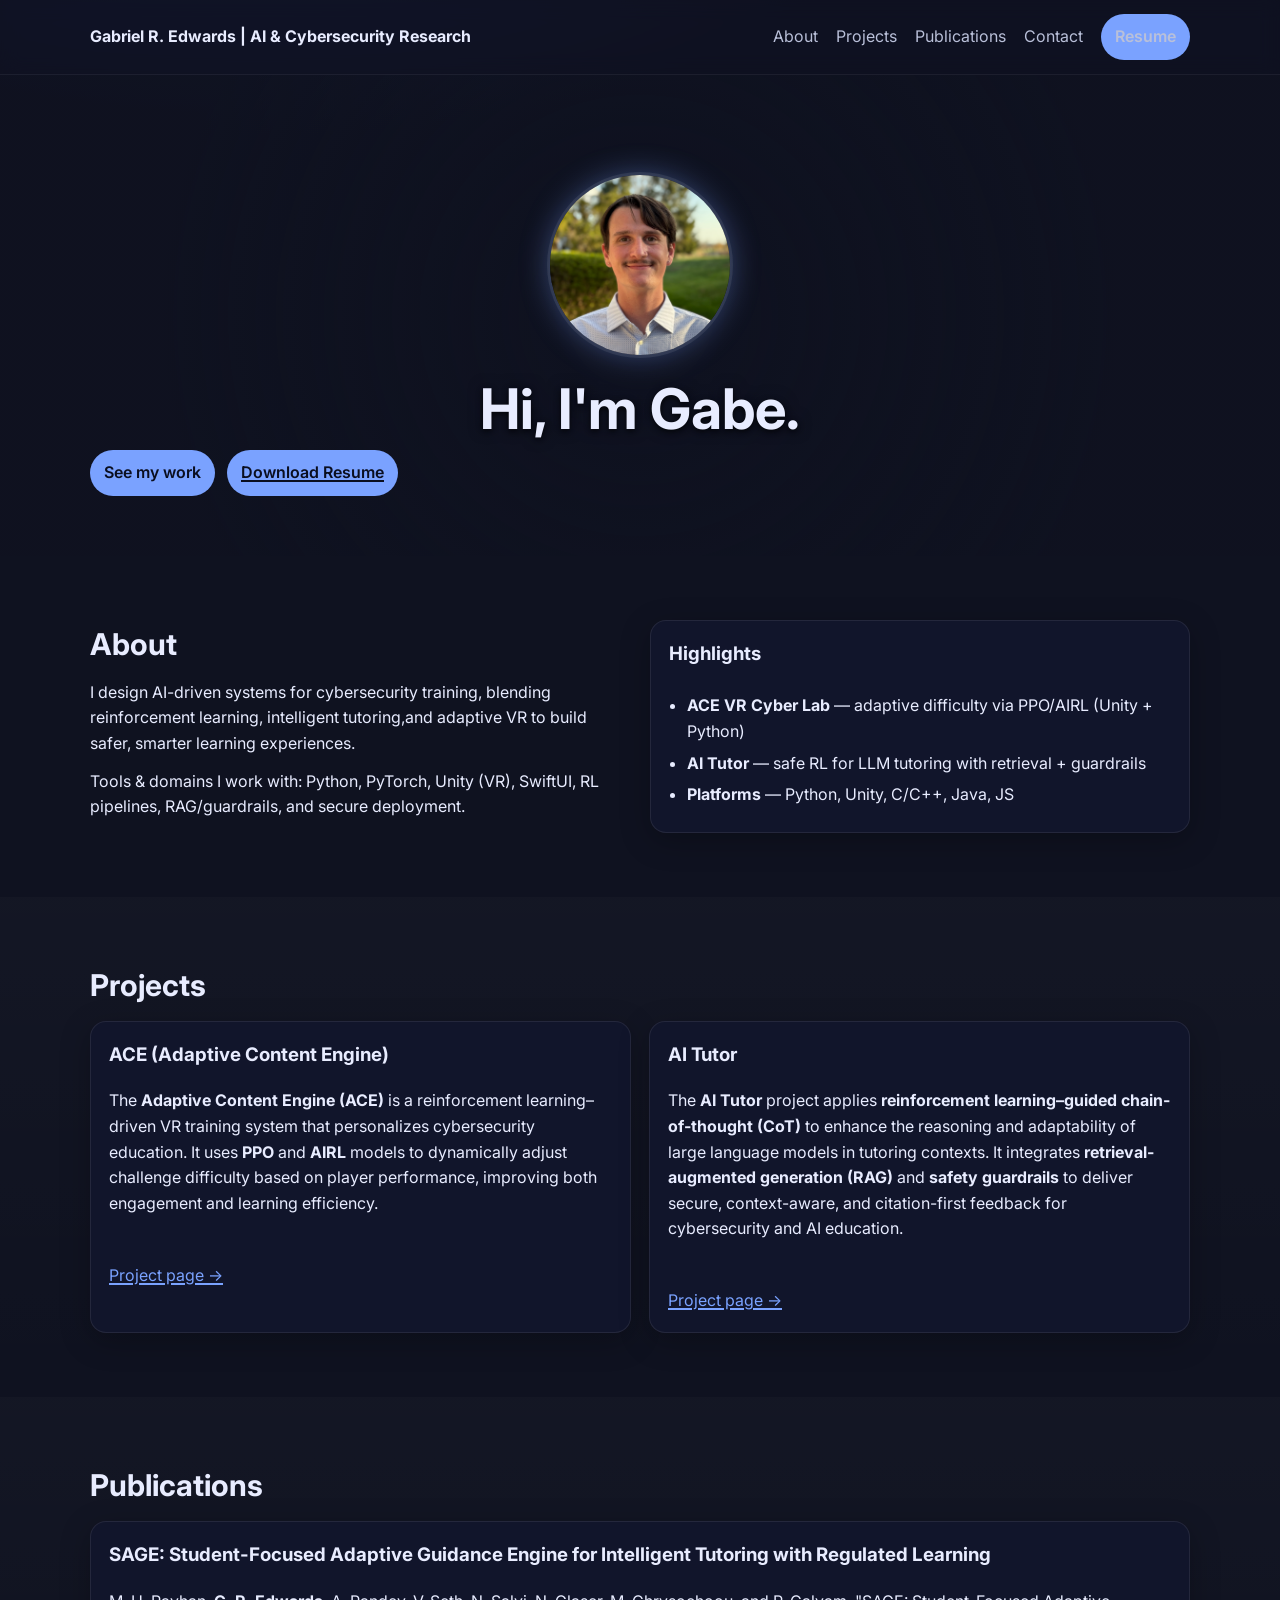
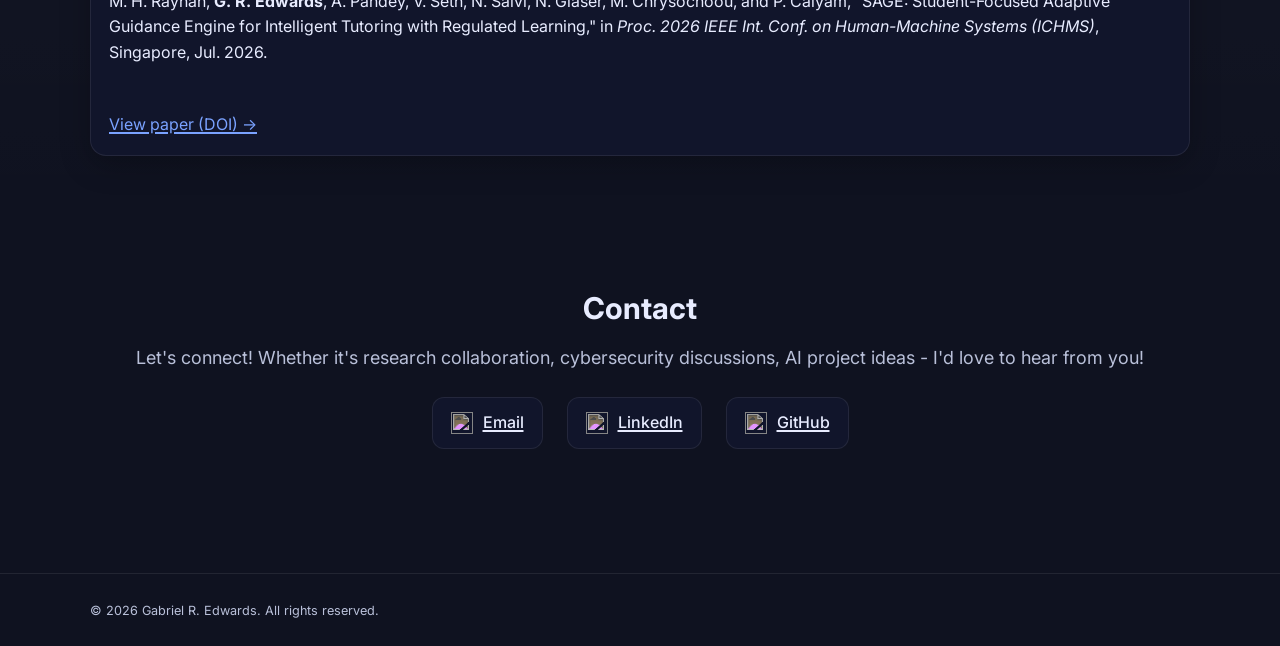
==== index.html @ 01525689 "Add publications section with SAGE paper Co-Authored-By: Claude Sonnet 5 <noreply@anthropic.com> Cla" ====
<!doctype html>
<html lang="en">
<head>
  <meta charset="utf-8" />
  <meta name="viewport" content="width=device-width, initial-scale=1" />
  <title>Gabriel R. Edwards | AI & Cybersecurity Research</title>
  <meta name="description" content="Personal portfolio of Gabriel R. Edwards — AI & Cybersecurity researcher. Projects in reinforcement learning, intelligent tutoring, and adaptive VR cyber training." />

  <!-- Open Graph -->
  <meta property="og:title" content="Gabriel R. Edwards | AI & Cybersecurity Research">
  <meta property="og:description" content="Portfolio showcasing research, projects, and achievements across RL, intelligent tutoring systems, and adaptive VR cybersecurity training.">
  <meta property="og:type" content="website">
  <meta property="og:url" content="https://gabeedwards.com/">

  <!-- Twitter -->
  <meta name="twitter:card" content="summary">
  <meta name="twitter:title" content="Gabriel R. Edwards | AI & Cybersecurity Research">
  <meta name="twitter:description" content="RL + Cybersecurity projects, publications, and portfolio.">

  <!-- Fonts & Styles -->
  <link rel="preconnect" href="https://fonts.googleapis.com">
  <link rel="preconnect" href="https://fonts.gstatic.com" crossorigin>
  <!-- nice readable font -->
  <link href="https://fonts.googleapis.com/css2?family=Inter:wght@400;600&display=swap" rel="stylesheet">
  <link rel="stylesheet" href="./styles.css" />

  <!-- Favicon (optional) -->
  <!-- <link rel="icon" href="/favicon.ico"> -->

  <!-- Structured data (basic Person) -->
  <script type="application/ld+json">
  {
    "@context":"https://schema.org",
    "@type":"Person",
    "name":"Gabriel R. Edwards",
    "url":"https://gabeedwards.com",
    "email":"mailto:gre4bt@umsystem.edu",
    "jobTitle":"AI & Cybersecurity Researcher",
    "affiliation":{"@type":"Organization","name":"University of Missouri—Columbia"}
  }
  </script>
</head>
<body>
  <header class="site-header">
    <div class="container">
      <a class="logo" href="/">Gabriel R. Edwards | AI & Cybersecurity Research</a>

      <nav class="nav" id="site-nav" aria-label="Primary">
        <a href="#about">About</a>
        <a href="#projects">Projects</a>
        <a href="#publications">Publications</a>
        <a href="#contact">Contact</a>
        <a href="/resume.html" class="btn">Resume</a>
      </nav>

      <button class="menu-toggle" aria-label="Toggle menu" aria-controls="site-nav" aria-expanded="false">
        <!-- you can style this with CSS as a hamburger -->
        ☰
      </button>
    </div>
  </header>

  <main>
    <section class="hero">
      <div class="container" style="text-align:center;">
        <img src="/gabe.jpg" alt="Gabriel R. Edwards" class="profile-pic">

        <h1>Hi, I'm Gabe.</h1>

        <div class="actions">
          <a href="#projects" class="btn">See my work</a>
          <a href="/resume.pdf" class="btn" target="_blank" rel="noopener">Download Resume</a>
        </div>
      </div>
    </section>


    <section id="about" class="section">
      <div class="container grid-2">
        <div>
          <h2>About</h2>
          <p>
          I design AI-driven systems for cybersecurity training, blending reinforcement learning, 
          intelligent tutoring,and adaptive VR to build safer, smarter learning experiences.</p>
          <p>
            Tools & domains I work with: Python, PyTorch, Unity (VR), SwiftUI, RL pipelines, RAG/guardrails, and secure deployment.
          </p>
        </div>

        <div class="card">
          <h3>Highlights</h3>
          <ul>
            <li><strong>ACE VR Cyber Lab</strong> — adaptive difficulty via PPO/AIRL (Unity + Python)</li>
            <li><strong>AI Tutor</strong> — safe RL for LLM tutoring with retrieval + guardrails</li>
            <li><strong>Platforms</strong> — Python, Unity, C/C++, Java, JS</li>
          </ul>
        </div>
      </div>
    </section>

    <section id="projects" class="section alt">
      <div class="container">
        <h2>Projects</h2>

        <div class="cards">
          <article class="card">
            <h3>ACE (Adaptive Content Engine)</h3>
            <p>
              The <strong>Adaptive Content Engine (ACE)</strong> is a reinforcement learning–driven VR training system
              that personalizes cybersecurity education. It uses <strong>PPO</strong> and <strong>AIRL</strong> models to
              dynamically adjust challenge difficulty based on player performance, improving both engagement and learning efficiency.
            </p>
            <p class="meta">Unity · PyTorch · TensorFlow · Reinforcement Learning</p>
            <div class="links">
              <a href="/ace.html" class="link">Project page →</a>
            </div>

          </article>

          <article class="card">
            <h3>AI Tutor</h3>
            <p>
              The <strong>AI Tutor</strong> project applies <strong>reinforcement learning–guided chain-of-thought (CoT)</strong>
              to enhance the reasoning and adaptability of large language models in tutoring contexts. It integrates
              <strong>retrieval-augmented generation (RAG)</strong> and <strong>safety guardrails</strong> to deliver secure,
              context-aware, and citation-first feedback for cybersecurity and AI education.
            </p>
            <p class="meta">Python · RAG · RL · LLMs · Safe AI</p>
            <div class="links">
              <a href="/aitutor.html" class="link">Project page →</a>
            </div>

          </article>

          <!-- Add more project cards as needed -->
        </div>
      </div>
    </section>

    <section id="publications" class="section alt">
      <div class="container">
        <h2>Publications</h2>

        <div class="cards">
          <article class="card">
            <h3>SAGE: Student-Focused Adaptive Guidance Engine for Intelligent Tutoring with Regulated Learning</h3>
            <p>
              M. H. Rayhan, <strong>G. R. Edwards</strong>, A. Pandey, V. Seth, N. Salvi, N. Glaser, M. Chrysochoou,
              and P. Calyam, "SAGE: Student-Focused Adaptive Guidance Engine for Intelligent Tutoring with Regulated
              Learning," in <em>Proc. 2026 IEEE Int. Conf. on Human-Machine Systems (ICHMS)</em>, Singapore, Jul. 2026.
            </p>
            <p class="meta">IEEE ICHMS 2026 · Intelligent Tutoring · RAG · Access Control · Knowledge Graphs</p>
            <div class="links">
              <a href="https://doi.org/10.1109/ICHMS69701.2026.11602253" class="link" target="_blank" rel="noopener">View paper (DOI) →</a>
            </div>
          </article>

          <!-- Add more publication cards as needed -->
        </div>
      </div>
    </section>

<section id="contact" class="section">
  <div class="container" style="text-align:center;">
    <h2>Contact</h2>
    <p class="lead">Let's connect! Whether it's research collaboration, cybersecurity discussions, AI project ideas - I'd love to hear from you!</p>

    <div class="contact-links" style="margin-top:24px; display:flex; flex-wrap:wrap; justify-content:center; gap:24px;">
      <a href="mailto:gre4bt@umsystem.edu" class="contact-card" target="_blank" rel="noopener" aria-label="Email Gabe">
        <img src="https://cdn.jsdelivr.net/gh/simple-icons/simple-icons/icons/gmail.svg" alt="" class="icon" />
        <span>Email</span>
      </a>
      <a href="https://www.linkedin.com/in/gabriel-edwards-04536392/" class="contact-card" target="_blank" rel="noopener" aria-label="LinkedIn Profile">
        <img src="https://cdn.jsdelivr.net/gh/simple-icons/simple-icons/icons/linkedin.svg" alt="" class="icon" />
        <span>LinkedIn</span>
      </a>
      <a href="https://github.com/gabeedwards1" class="contact-card" target="_blank" rel="noopener" aria-label="GitHub Profile">
        <img src="https://cdn.jsdelivr.net/gh/simple-icons/simple-icons/icons/github.svg" alt="" class="icon" />
        <span>GitHub</span>
      </a>
    </div>
  </div>
</section>


  <footer class="site-footer">
    <div class="container">
      <small>© <span id="year"></span> Gabriel R. Edwards. All rights reserved.</small>
    </div>
  </footer>

  <script>
    // current year
    document.getElementById('year').textContent = new Date().getFullYear();

    // accessible mobile menu toggle
    const toggle = document.querySelector('.menu-toggle');
    const nav = document.getElementById('site-nav');

    toggle?.addEventListener('click', () => {
      const expanded = toggle.getAttribute('aria-expanded') === 'true' || false;
      toggle.setAttribute('aria-expanded', String(!expanded));
      nav.classList.toggle('open'); // style .nav.open in CSS (e.g., display:block on mobile)
    });

    // smooth scroll (optional)
    document.querySelectorAll('a[href^="#"]').forEach(a => {
      a.addEventListener('click', e => {
        const id = a.getAttribute('href').slice(1);
        const el = document.getElementById(id);
        if (el) {
          e.preventDefault();
          el.scrollIntoView({ behavior: 'smooth' });
        }
      });
    });
  </script>

<!-- 1. Load Vanta.js dependencies -->
<script src="https://cdn.jsdelivr.net/npm/three@0.152.2/build/three.min.js"></script>
<script src="https://cdn.jsdelivr.net/npm/vanta@latest/dist/vanta.net.min.js"></script>

<!-- 2. Activate the animation on your hero section -->
<script>
VANTA.NET({
  el: ".hero",                 // target section
  mouseControls: true,
  touchControls: true,
  gyroControls: false,
  minHeight: 200.00,
  minWidth: 200.00,
  scale: 1.00,
  scaleMobile: 1.00,
  color: 0x4b6cd4,             // softer blue (less glow) 
  backgroundColor: 0x0f1220,   // matches your dark theme
  points: 9.0,                 // number of dots
  maxDistance: 22.0,           // spacing between nodes
  spacing: 18.0
});
</script>


</body>
</html>
---- styles.css ----
:root {
  --bg: #0f1220;
  --panel: #11152b;
  --text: #e8ecff;
  --muted: #b9c0d9;
  --primary: #7aa2ff;
  --ring: rgba(122,162,255,.3);
  --radius: 16px;
}

* { box-sizing: border-box; }
html, body { margin: 0; padding: 0; }
html { scroll-behavior: smooth; }
body {
  font-family: Inter, system-ui, -apple-system, Segoe UI, Roboto, Arial, sans-serif;
  line-height: 1.6;
  color: var(--text);
  background: radial-gradient(1200px 600px at 20% -10%, #182042 0%, var(--bg) 60%);
  -webkit-font-smoothing: antialiased;
  -moz-osx-font-smoothing: grayscale;
}

a { color: inherit; text-decoration: none; }
a:focus-visible,
button:focus-visible { outline: none; box-shadow: 0 0 0 6px var(--ring); border-radius: 8px; }

.container { width: min(1100px, 92%); margin: 0 auto; }

/* ========== Header / Nav ========== */
.site-header {
  position: sticky; top: 0; z-index: 20;
  backdrop-filter: saturate(120%) blur(10px);
  background: rgba(15,18,32,.6);
  border-bottom: 1px solid rgba(255,255,255,.06);
}
.site-header .container {
  display: flex; align-items: center; justify-content: space-between;
  padding: 14px 0;
}

.logo { font-weight: 700; color: var(--text); }
.logo:hover { opacity: .9; }

.nav { display: flex; align-items: center; gap: 18px; }
.nav a { color: var(--muted); }
.nav a:hover { color: var(--text); }

/* Buttons */
.btn {
  display: inline-block; padding: 10px 14px; border-radius: 999px;
  background: var(--primary); color: #0a0e1f; font-weight: 600;
  box-shadow: 0 0 0 0 var(--ring); transition: box-shadow .2s ease, transform .1s ease;
}
.btn:hover { box-shadow: 0 0 0 6px var(--ring); transform: translateY(-1px); }

.btn-secondary {
  background: transparent; color: var(--text); border: 1px solid rgba(255,255,255,.16);
}
.btn-secondary:hover { box-shadow: 0 0 0 6px var(--ring); border-color: rgba(255,255,255,.28); }

/* Mobile menu toggle */
.menu-toggle {
  display: none;
  width: 38px; height: 38px; border: 0; border-radius: 10px;
  background: var(--panel); color: var(--text); cursor: pointer;
}
.menu-toggle:active { transform: scale(.98); }

/* ========== Hero ========== */
.hero { padding: 88px 0 44px; }
.hero h1 {
  font-size: clamp(34px, 6vw, 56px);
  line-height: 1.1; margin: 0 0 10px;
}
.lead { color: var(--muted); font-size: 1.125rem; margin: 8px 0 22px; }
.actions { display: flex; gap: 12px; flex-wrap: wrap; }

/* ========== Sections / Layout ========== */
.section { padding: 64px 0; }
.section.alt { background: linear-gradient(180deg, rgba(255,255,255,.02), rgba(255,255,255,0)); }

.grid-2 { display: grid; gap: 22px; grid-template-columns: 1fr; }
@media (min-width: 860px) {
  .grid-2 { grid-template-columns: 1.2fr .8fr; }
}

/* ========== Cards ========== */
.cards {
  display: grid; gap: 18px;
  grid-template-columns: repeat(auto-fit, minmax(260px, 1fr));
}

.card {
  background: var(--panel);
  border: 1px solid rgba(255,255,255,.08);
  border-radius: var(--radius);
  padding: 18px;
  box-shadow: 0 8px 30px rgba(0,0,0,.25);
}
.card h3 { margin-top: 0; }
.card .meta { color: var(--muted); font-size: .95rem; margin: 8px 0 10px; }
.card .links { display: flex; gap: 14px; flex-wrap: wrap; }
.card .link { color: var(--primary); }
.card .link:hover { text-decoration: underline; }

/* ========== Footer ========== */
.site-footer {
  border-top: 1px solid rgba(255,255,255,.08);
  margin-top: 60px; padding: 24px 0; color: var(--muted);
  font-size: .95rem;
}

/* ========== Mobile Nav Behavior ========== */
@media (max-width: 720px) {
  .nav { display: none; }
  .menu-toggle { display: inline-grid; place-items: center; }

  /* When toggled open (JS adds .open) */
  .nav.open {
    display: grid;
    position: absolute; top: 58px; right: 4%; left: 4%;
    background: rgba(15,18,32,.98);
    border: 1px solid rgba(255,255,255,.08);
    border-radius: 14px; padding: 12px;
    gap: 10px;
    box-shadow: 0 12px 36px rgba(0,0,0,.45);
  }
  .nav.open a { padding: 10px 12px; border-radius: 10px; }
  .nav.open a:hover { background: rgba(255,255,255,.04); color: var(--text); }
}

/* ========== Subtle Improvements ========== */
.section h2 { margin: 0 0 12px; font-size: clamp(22px, 3vw, 30px); }
p { margin: 0 0 12px; }
ul { margin: 0; padding-left: 18px; }
li { margin: 6px 0; }

::selection { background: rgba(122,162,255,.28); color: var(--text); }

@media (prefers-reduced-motion: reduce) {
  html { scroll-behavior: auto; }
  .btn { transition: none; }
}

/* underline any link styled as .link */
.link {
  color: var(--primary);
  text-decoration: underline;
  text-underline-offset: 2px; /* slightly lower underline for modern look */
  text-decoration-thickness: 1.5px;
  transition: color .2s ease, text-decoration-color .2s ease;
}

/* hover effect for emphasis */
.link:hover {
  color: var(--text);
  text-decoration-color: var(--text);
}

/* optionally: only underline links that open in a new tab */
a[target="_blank"] {
  text-decoration: underline;
  text-underline-offset: 2px;
  text-decoration-thickness: 1.5px;
}

/* profile picture */
.profile-pic {
  width: 180px;
  height: 180px;
  border-radius: 50%;
  object-fit: cover;
  box-shadow: 0 6px 18px rgba(0,0,0,.3);
  margin-bottom: 20px;
}

/* interactive project cards */
.card {
  position: relative;
  transition: transform .3s ease, box-shadow .3s ease;
}
.card:hover {
  transform: translateY(-6px);
  box-shadow: 0 0 15px rgba(122,162,255,0.5);
}
.card:hover .meta {
  opacity: 1;
  transform: translateY(0);
}
.card .meta {
  opacity: 0;
  transform: translateY(10px);
  transition: all .3s ease;
}

/* === HERO VISIBILITY FIX === */
/* Adds a subtle dark gradient overlay + soft text shadow for legibility */

.hero {
  position: relative;
  padding: 100px 0 60px; /* slightly more breathing room */
  overflow: hidden;
}

.hero::before {
  content: "";
  position: absolute;
  inset: 0;
  /* gentle radial fade behind the text */
  background: radial-gradient(
    circle at center,
    rgba(15, 18, 32, 0.25) 0%,    /* faint center glow */
    rgba(15, 18, 32, 0.8) 70%     /* darker edges */
  );
  z-index: 0;
}

.hero .container {
  position: relative;
  z-index: 1; /* ensures text sits above the overlay */
  text-align: center;
}

/* improve readability */
.hero h1,
.hero .lead {
  text-shadow:
    0 2px 6px rgba(0, 0, 0, 0.8),
    0 0 14px rgba(15, 18, 32, 0.8);
}

/* optional: smooth fade for the overlay when loading */
.hero::before {
  opacity: 0;
  animation: fadeInOverlay 1.5s ease forwards;
}

@keyframes fadeInOverlay {
  to { opacity: 1; }
}

/* === HERO IMAGE GLOW === */
/* Adds a soft animated blue halo around your portrait */

.hero img {
  display: block;
  margin: 0 auto 24px;
  width: 180px;
  height: 180px;
  border-radius: 50%;
  object-fit: cover;
  box-shadow:
    0 0 0 3px rgba(255,255,255,0.08),
    0 0 30px rgba(122,162,255,0.4);
  transition: box-shadow 0.4s ease;
  position: relative;
  z-index: 1;
}


@keyframes glowPulse {
  0%   { box-shadow: 0 0 0 3px rgba(255,255,255,0.08), 0 0 30px rgba(122,162,255,0.4); }
  100% { box-shadow: 0 0 0 3px rgba(255,255,255,0.12), 0 0 60px rgba(122,162,255,0.85); }
}


/* ACE node hover description panel */
.node-info{
  margin-top:12px;
  padding:12px 14px;
  background: rgba(255,255,255,0.04);
  border:1px solid rgba(255,255,255,0.08);
  border-radius:12px;
  color: var(--text);
  font-size: 0.95rem;
}
.node-info strong{ color: var(--primary); }
svg .node rect{ pointer-events: all; }  /* ensure nodes receive hover */


/* make equal-height cards inside grid-2 sections */
.section .grid-2 {
  display: grid;
  grid-template-columns: repeat(auto-fit, minmax(320px, 1fr));
  gap: 20px;
  align-items: stretch; /* ensures equal height */
}

.section .grid-2 .card {
  display: flex;
  flex-direction: column;
  justify-content: space-between;
  height: 100%;
}

/* contact card info */
.contact-card {
  display: flex;
  align-items: center;
  gap: 10px;
  padding: 12px 18px;
  background: var(--panel);
  border: 1px solid rgba(255,255,255,0.08);
  border-radius: 12px;
  color: var(--text);
  text-decoration: none;
  font-weight: 500;
  transition: all 0.2s ease;
}
.contact-card:hover {
  border-color: var(--primary);
  transform: translateY(-3px);
  box-shadow: 0 0 12px rgba(122,162,255,0.2);
  color: var(--primary);
}
.contact-card .icon {
  width: 22px;
  height: 22px;
  filter: invert(80%) brightness(150%);
}
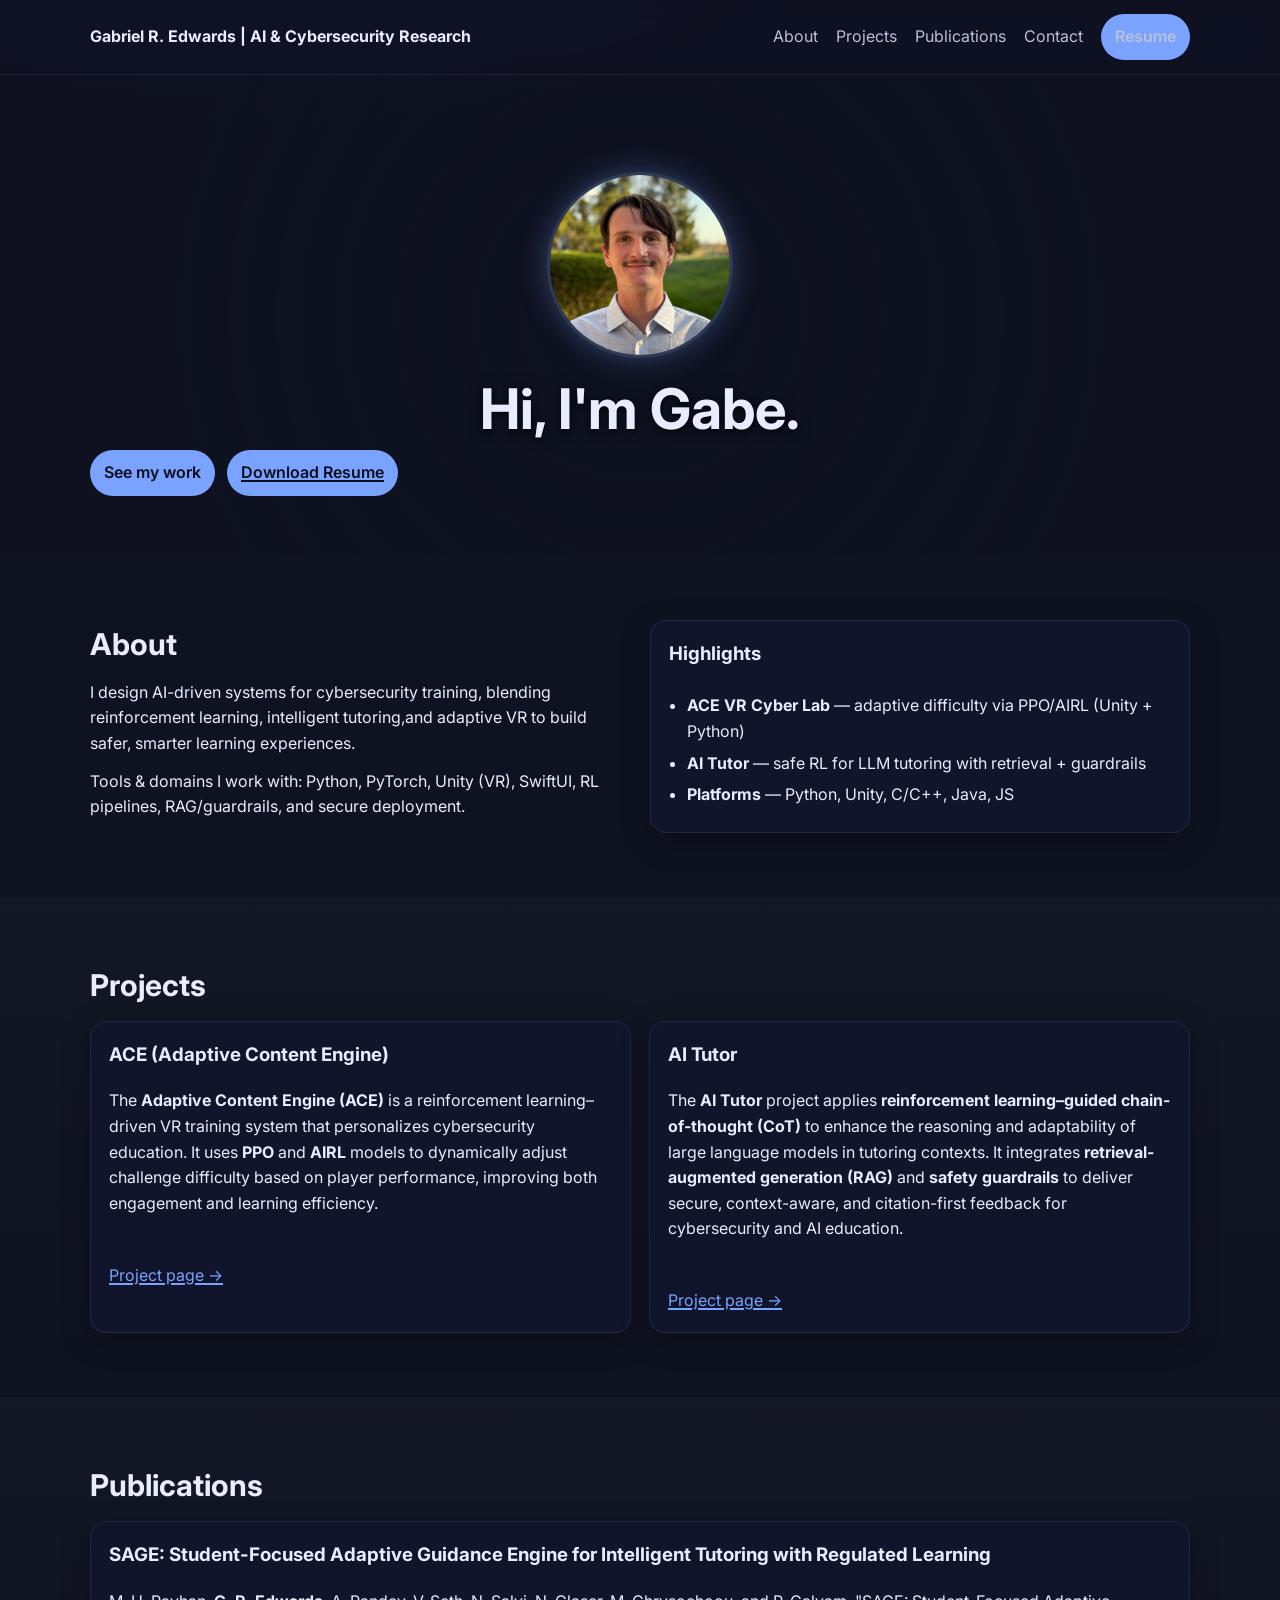
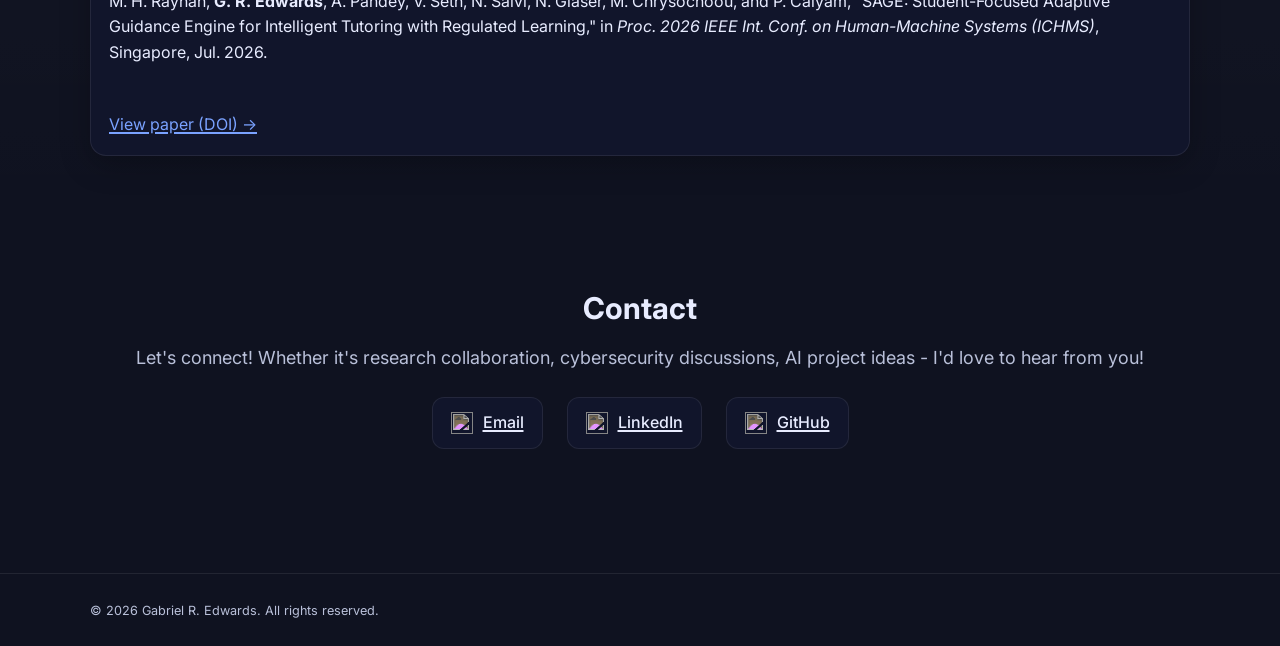
==== commit 86c151fd: "Add favicon/apple-touch-icon, og:image/twitter:image, remove dead CSS Co-Authored-By: Claude Sonnet " ====
--- a/index.html
+++ b/index.html
@@ -11,11 +11,13 @@
   <meta property="og:description" content="Portfolio showcasing research, projects, and achievements across RL, intelligent tutoring systems, and adaptive VR cybersecurity training.">
   <meta property="og:type" content="website">
   <meta property="og:url" content="https://gabeedwards.com/">
+  <meta property="og:image" content="https://gabeedwards.com/og-image.jpg">
 
   <!-- Twitter -->
-  <meta name="twitter:card" content="summary">
+  <meta name="twitter:card" content="summary_large_image">
   <meta name="twitter:title" content="Gabriel R. Edwards | AI & Cybersecurity Research">
   <meta name="twitter:description" content="RL + Cybersecurity projects, publications, and portfolio.">
+  <meta name="twitter:image" content="https://gabeedwards.com/og-image.jpg">
 
   <!-- Fonts & Styles -->
   <link rel="preconnect" href="https://fonts.googleapis.com">
@@ -24,8 +26,9 @@
   <link href="https://fonts.googleapis.com/css2?family=Inter:wght@400;600&display=swap" rel="stylesheet">
   <link rel="stylesheet" href="./styles.css" />
 
-  <!-- Favicon (optional) -->
-  <!-- <link rel="icon" href="/favicon.ico"> -->
+  <!-- Favicon -->
+  <link rel="icon" type="image/png" href="/favicon.png">
+  <link rel="apple-touch-icon" href="/apple-touch-icon.png">
 
   <!-- Structured data (basic Person) -->
   <script type="application/ld+json">
--- a/styles.css
+++ b/styles.css
@@ -258,11 +258,6 @@
 }
 
 
-@keyframes glowPulse {
-  0%   { box-shadow: 0 0 0 3px rgba(255,255,255,0.08), 0 0 30px rgba(122,162,255,0.4); }
-  100% { box-shadow: 0 0 0 3px rgba(255,255,255,0.12), 0 0 60px rgba(122,162,255,0.85); }
-}
-
 
 /* ACE node hover description panel */
 .node-info{
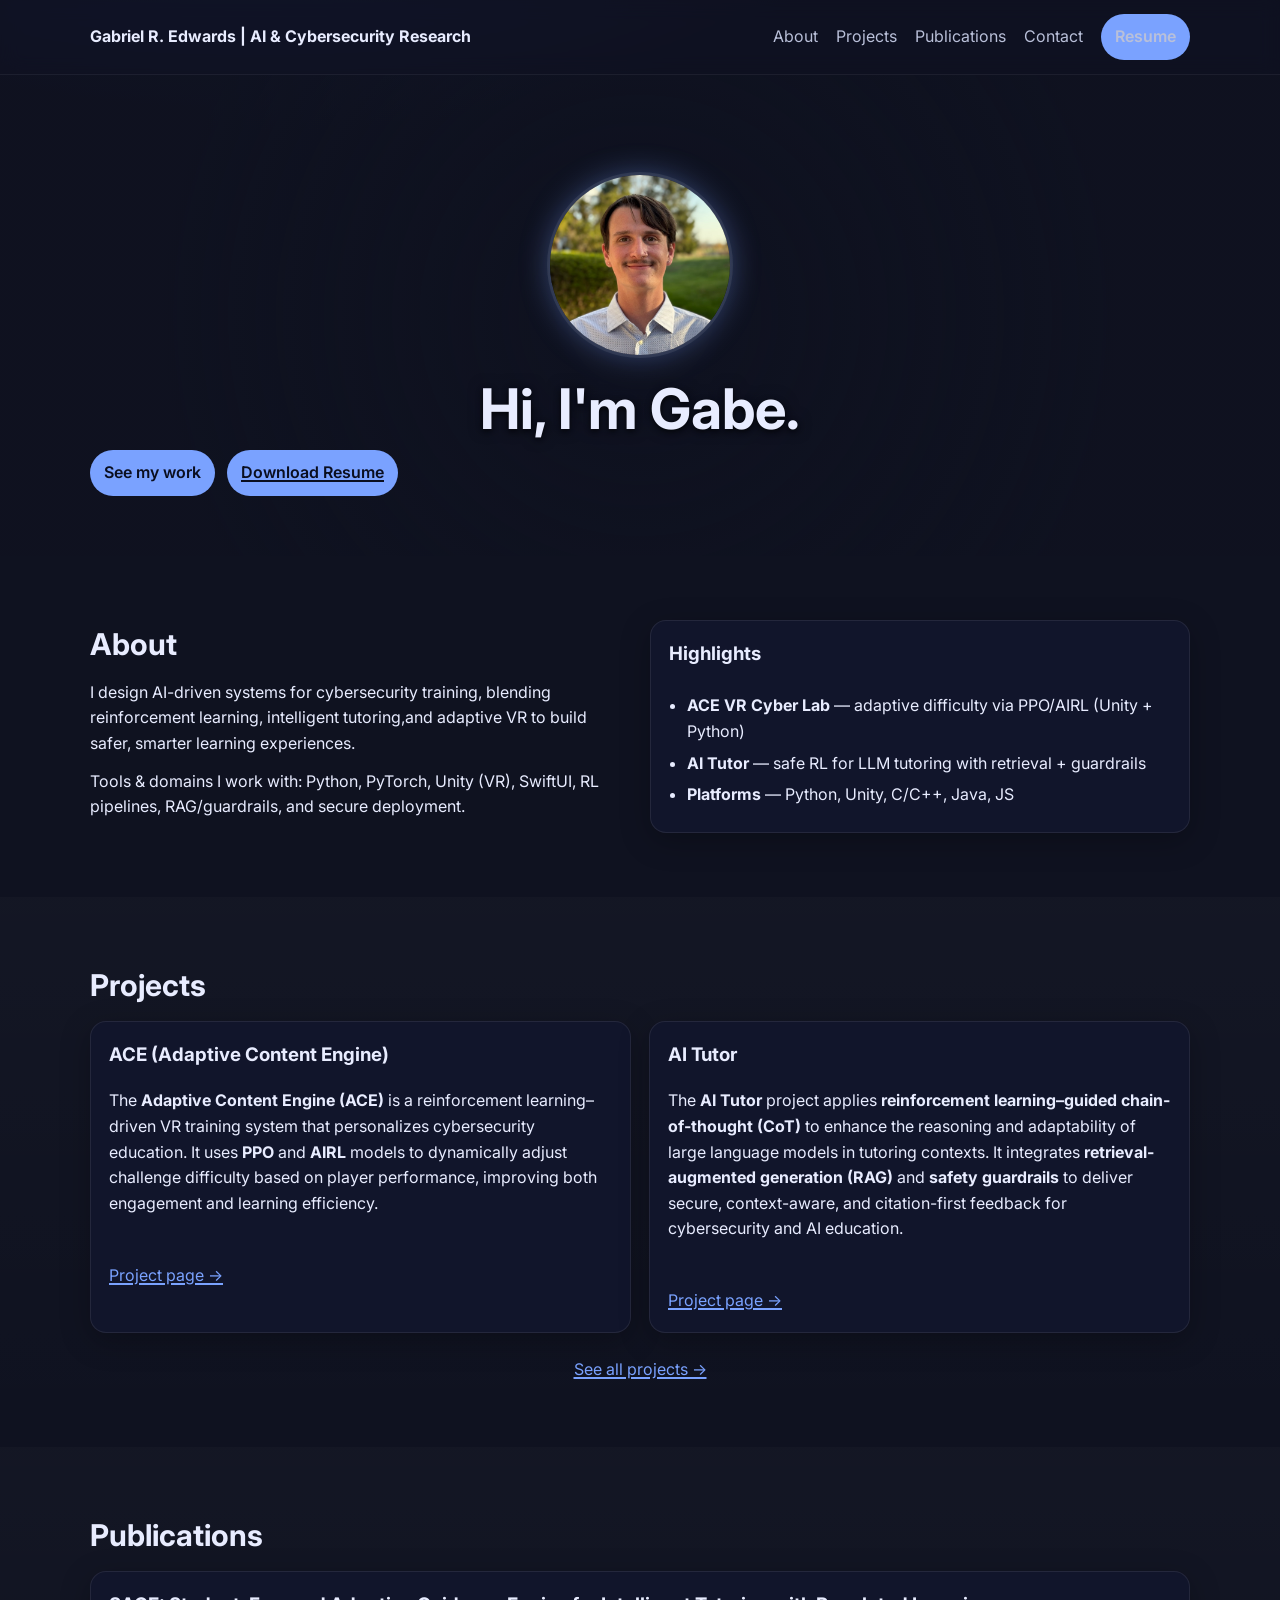
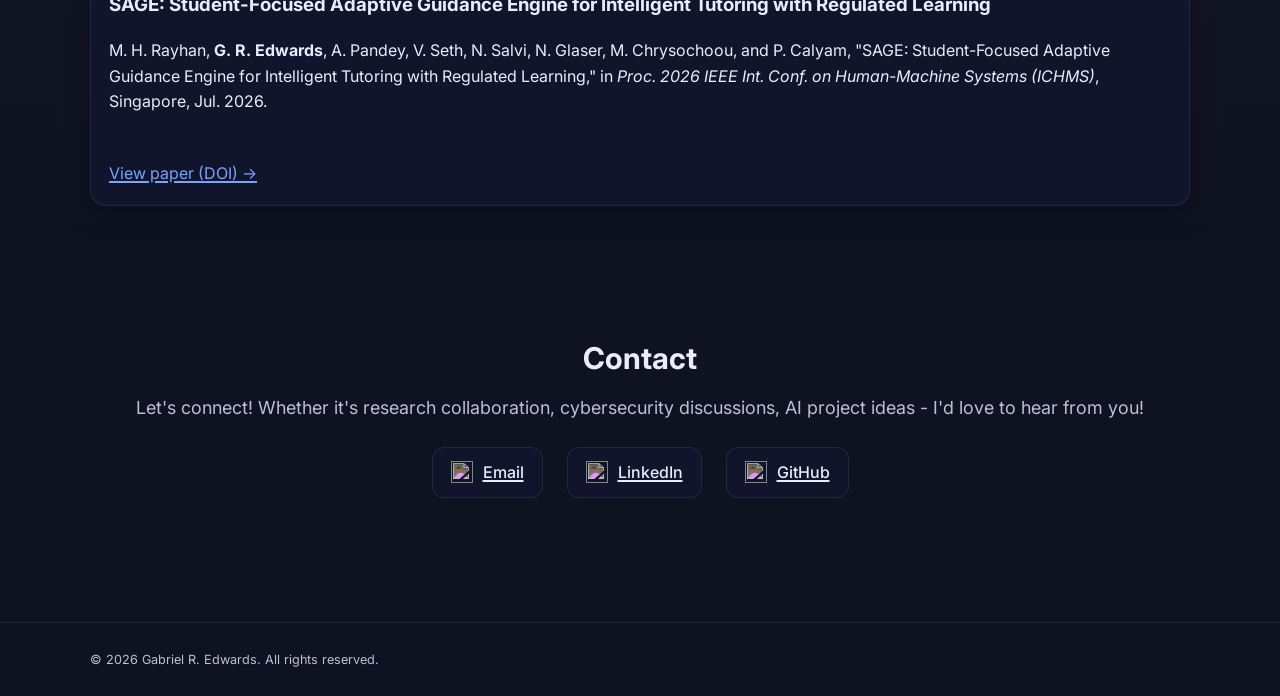
==== commit 4399fb5e: "Add dedicated Projects page; point nav to it site-wide New page covers ACE, AI Tutor, SAGE, and Tige" ====
--- a/index.html
+++ b/index.html
@@ -50,7 +50,7 @@
 
       <nav class="nav" id="site-nav" aria-label="Primary">
         <a href="#about">About</a>
-        <a href="#projects">Projects</a>
+        <a href="/projects.html">Projects</a>
         <a href="#publications">Publications</a>
         <a href="#contact">Contact</a>
         <a href="/resume.html" class="btn">Resume</a>
@@ -136,6 +136,10 @@
           </article>
 
           <!-- Add more project cards as needed -->
+        </div>
+
+        <div class="actions" style="margin-top:24px; justify-content:center;">
+          <a href="/projects.html" class="link">See all projects →</a>
         </div>
       </div>
     </section>
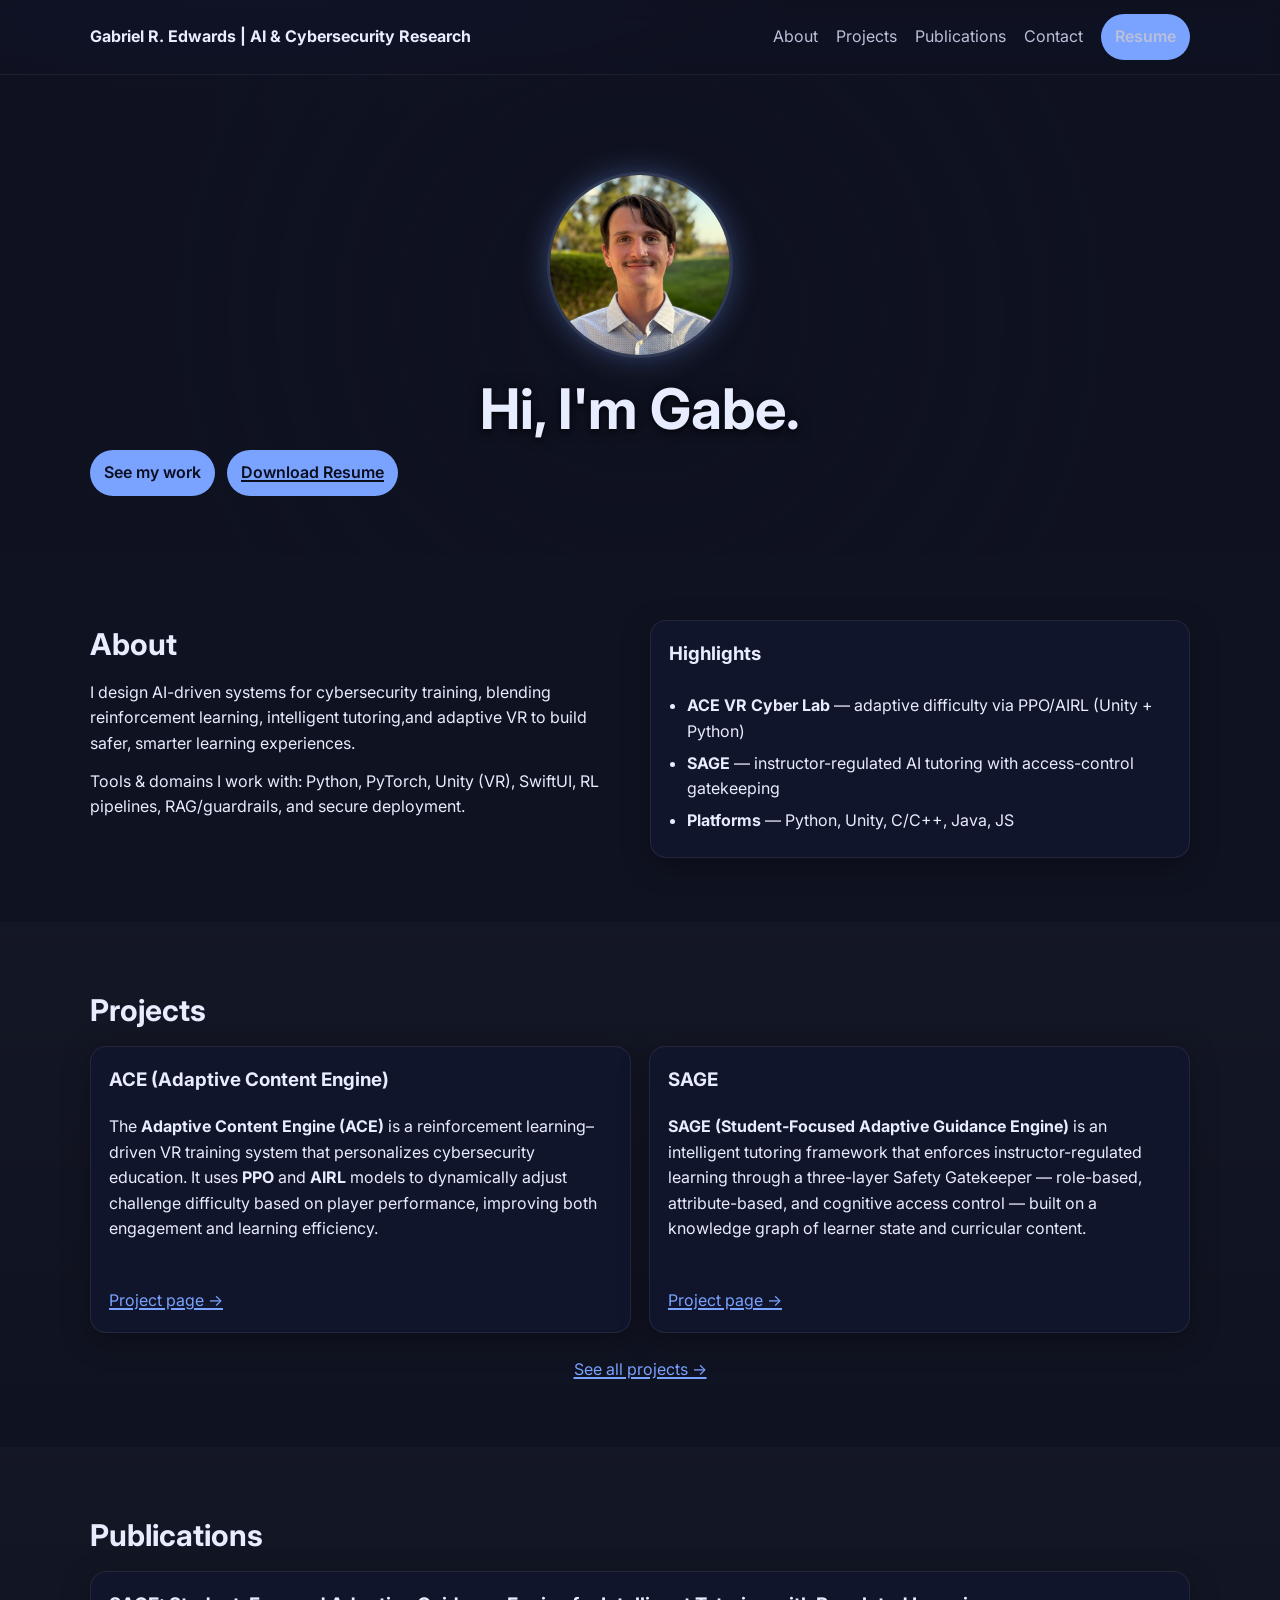
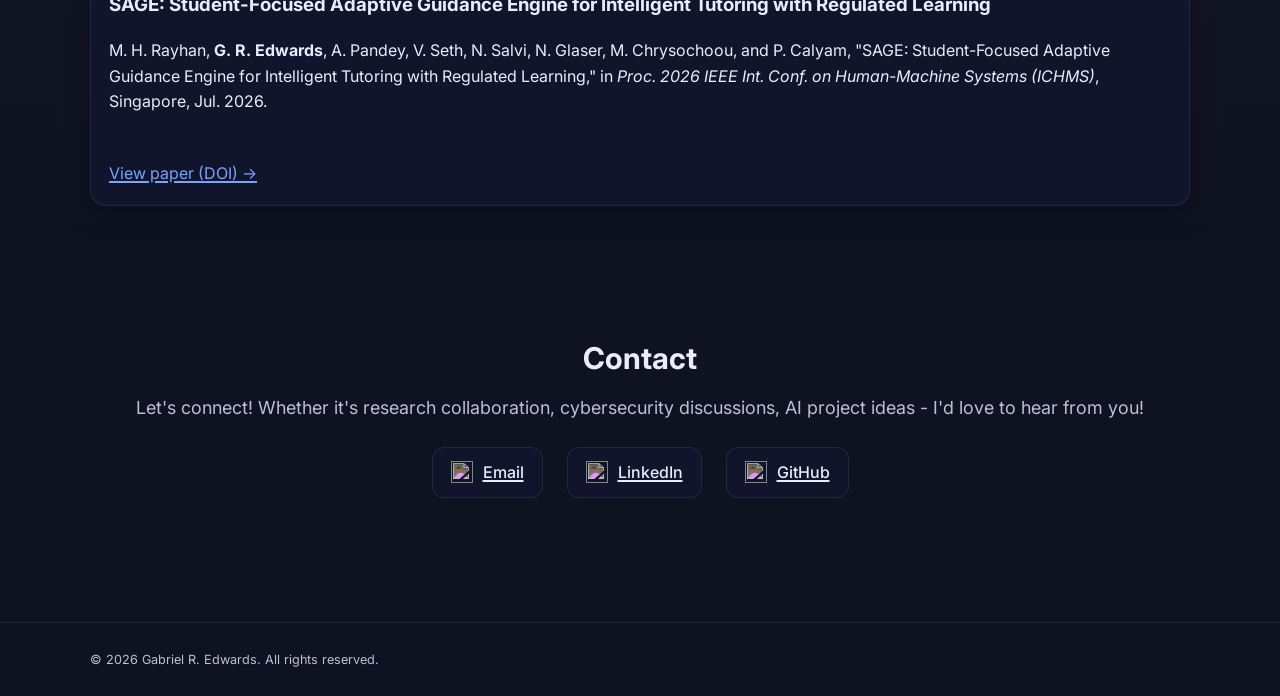
==== commit 9f61d2f2: "Consolidate AI Tutor into SAGE (same project) Renamed aitutor.html to sage.html and rewrote its copy" ====
--- a/index.html
+++ b/index.html
@@ -94,7 +94,7 @@
           <h3>Highlights</h3>
           <ul>
             <li><strong>ACE VR Cyber Lab</strong> — adaptive difficulty via PPO/AIRL (Unity + Python)</li>
-            <li><strong>AI Tutor</strong> — safe RL for LLM tutoring with retrieval + guardrails</li>
+            <li><strong>SAGE</strong> — instructor-regulated AI tutoring with access-control gatekeeping</li>
             <li><strong>Platforms</strong> — Python, Unity, C/C++, Java, JS</li>
           </ul>
         </div>
@@ -121,16 +121,16 @@
           </article>
 
           <article class="card">
-            <h3>AI Tutor</h3>
+            <h3>SAGE</h3>
             <p>
-              The <strong>AI Tutor</strong> project applies <strong>reinforcement learning–guided chain-of-thought (CoT)</strong>
-              to enhance the reasoning and adaptability of large language models in tutoring contexts. It integrates
-              <strong>retrieval-augmented generation (RAG)</strong> and <strong>safety guardrails</strong> to deliver secure,
-              context-aware, and citation-first feedback for cybersecurity and AI education.
+              <strong>SAGE (Student-Focused Adaptive Guidance Engine)</strong> is an intelligent tutoring framework
+              that enforces instructor-regulated learning through a three-layer Safety Gatekeeper — role-based,
+              attribute-based, and cognitive access control — built on a knowledge graph of learner state and
+              curricular content.
             </p>
-            <p class="meta">Python · RAG · RL · LLMs · Safe AI</p>
+            <p class="meta">Python · Knowledge Graphs · Access Control · LLMs</p>
             <div class="links">
-              <a href="/aitutor.html" class="link">Project page →</a>
+              <a href="/sage.html" class="link">Project page →</a>
             </div>
 
           </article>
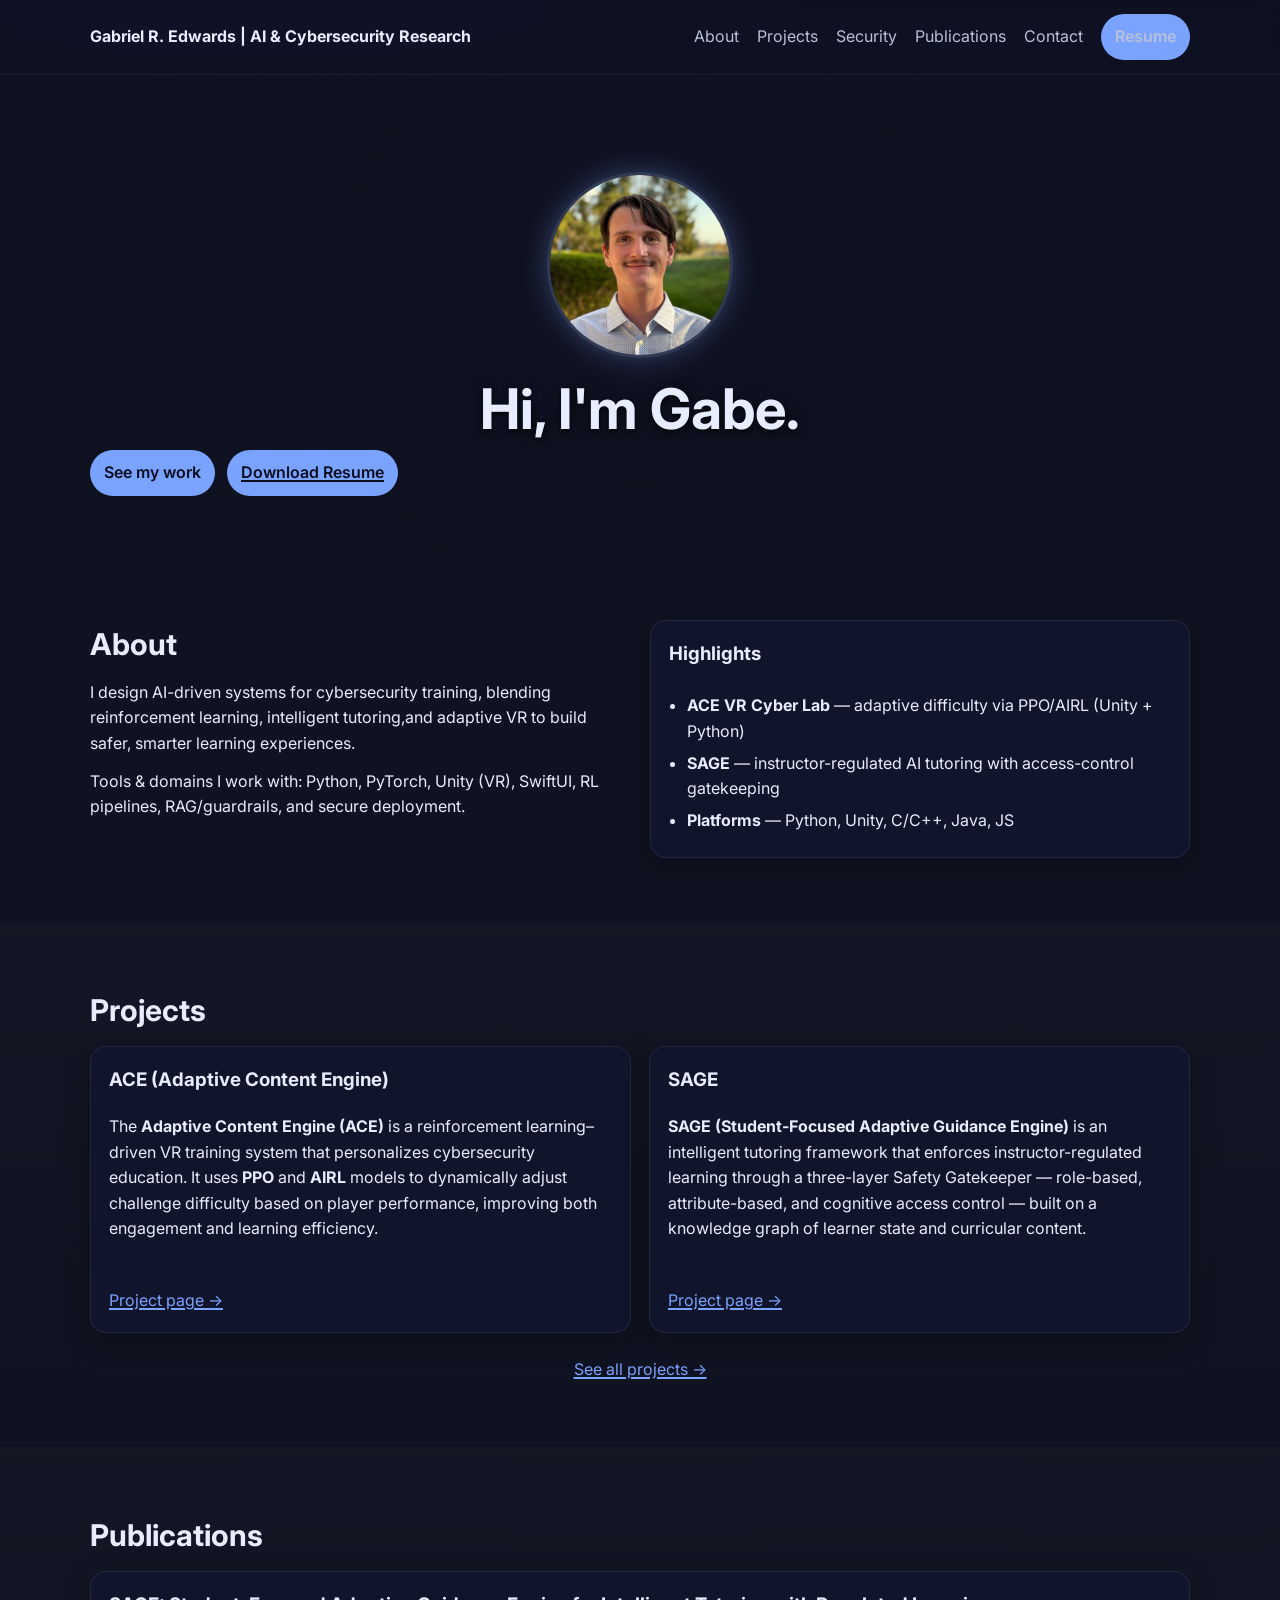
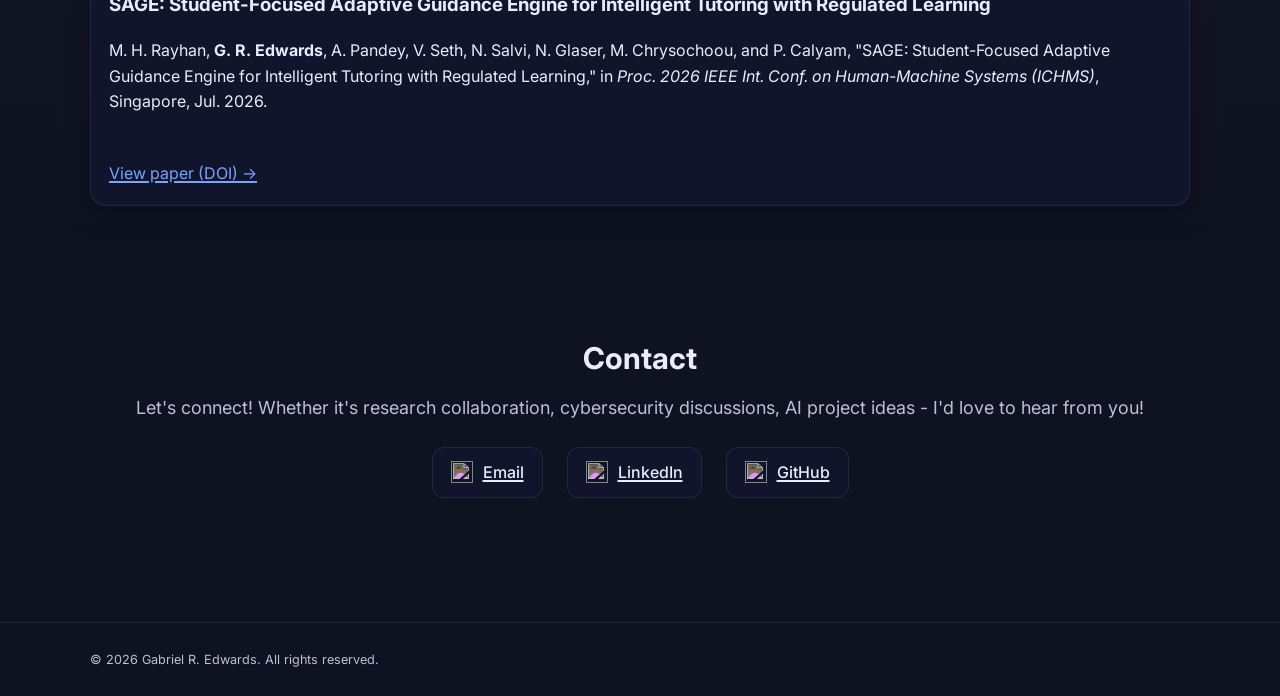
==== commit 78d8078c: "Add dedicated Security page; add Security to nav site-wide New security.html covers the cybersecurit" ====
--- a/index.html
+++ b/index.html
@@ -51,6 +51,7 @@
       <nav class="nav" id="site-nav" aria-label="Primary">
         <a href="#about">About</a>
         <a href="/projects.html">Projects</a>
+        <a href="/security.html">Security</a>
         <a href="#publications">Publications</a>
         <a href="#contact">Contact</a>
         <a href="/resume.html" class="btn">Resume</a>
--- a/styles.css
+++ b/styles.css
@@ -272,6 +272,25 @@
 .node-info strong{ color: var(--primary); }
 svg .node rect{ pointer-events: all; }  /* ensure nodes receive hover */
 
+/* SAGE gatekeeper stage captions -- always visible, no hover required */
+.stage-captions {
+  display: grid;
+  grid-template-columns: repeat(auto-fit, minmax(180px, 1fr));
+  gap: 16px;
+  margin-top: 16px;
+  text-align: center;
+}
+.stage-captions h4 {
+  margin: 0 0 6px;
+  font-size: .95rem;
+  color: var(--text);
+}
+.stage-captions p {
+  margin: 0;
+  color: var(--muted);
+  font-size: .85rem;
+}
+
 
 /* make equal-height cards inside grid-2 sections */
 .section .grid-2 {
@@ -286,6 +305,50 @@
   flex-direction: column;
   justify-content: space-between;
   height: 100%;
+}
+
+/* ========== Case-study narrative elements ========== */
+/* eyebrow label: marks where a page is in its Problem -> Approach -> Results sequence */
+.eyebrow {
+  display: inline-block;
+  text-transform: uppercase;
+  letter-spacing: .14em;
+  font-size: .78rem;
+  font-weight: 700;
+  color: var(--primary);
+  margin: 0 0 10px;
+}
+
+/* stat tiles: real, sourced numbers only -- label, big figure, supporting detail */
+.stat-row {
+  display: grid;
+  grid-template-columns: repeat(auto-fit, minmax(220px, 1fr));
+  gap: 18px;
+  margin-top: 20px;
+}
+.stat-row .stat {
+  text-align: center;
+  padding-top: 18px;
+  border-top: 2px solid var(--primary);
+}
+.stat-row .stat-label {
+  text-transform: uppercase;
+  letter-spacing: .1em;
+  font-size: .75rem;
+  font-weight: 700;
+  color: var(--muted);
+  margin: 0 0 10px;
+}
+.stat-row .num {
+  font-size: clamp(2.4rem, 5vw, 3.4rem);
+  font-weight: 800;
+  color: var(--primary);
+  line-height: 1;
+}
+.stat-row .stat-detail {
+  color: var(--muted);
+  font-size: .88rem;
+  margin: 10px 0 0;
 }
 
 /* contact card info */
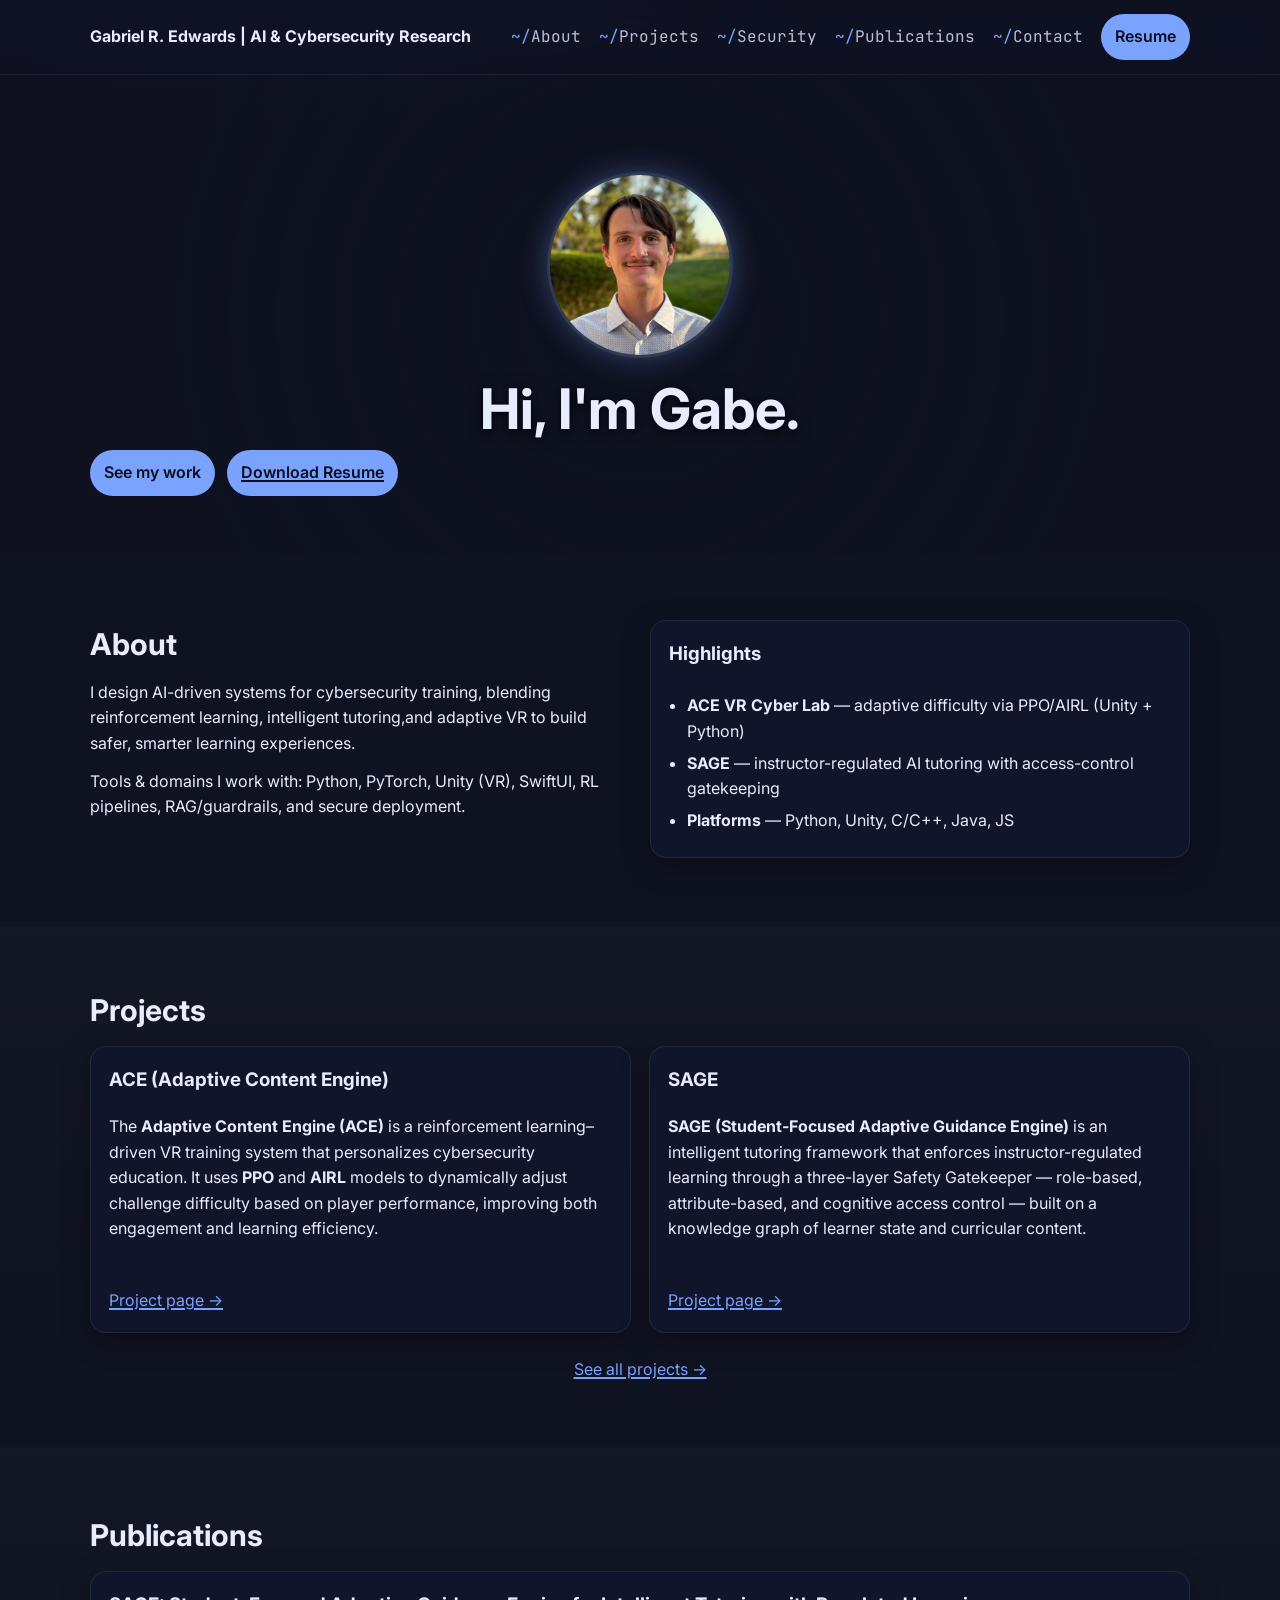
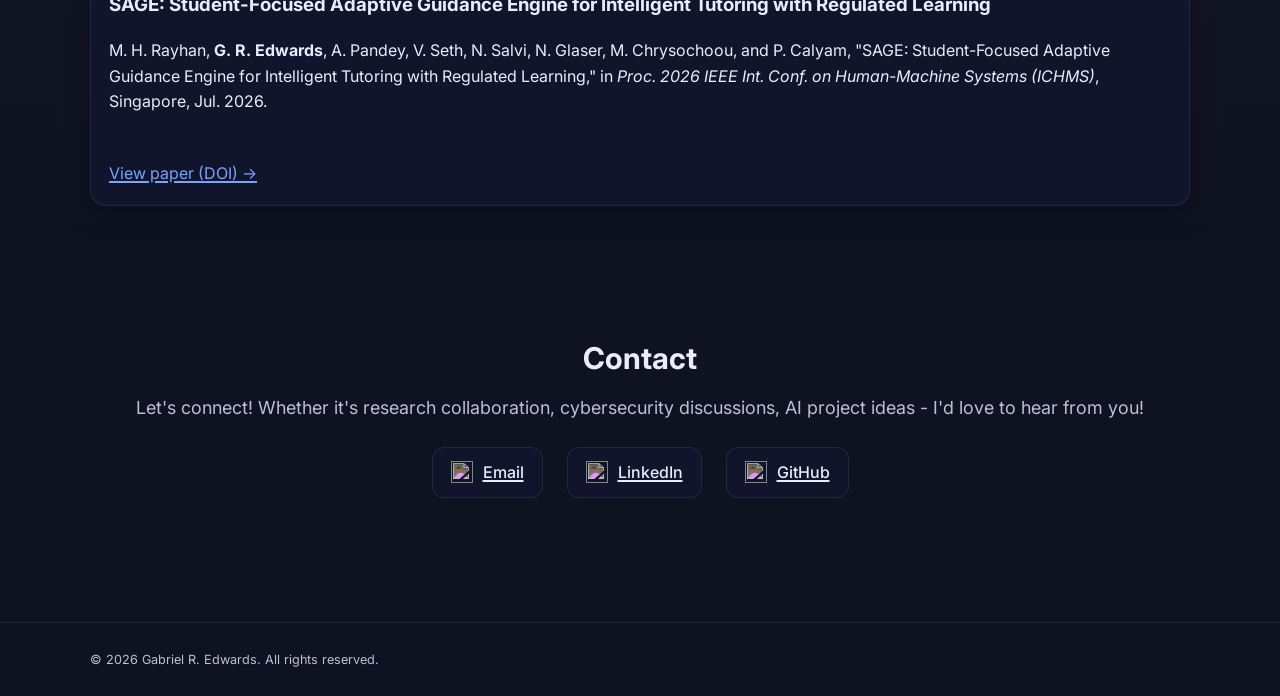
==== commit eef58cda: "Bring the Security page's nav treatment to the whole site Moved the "~/"-prefixed, monospace nav sty" ====
--- a/index.html
+++ b/index.html
@@ -23,7 +23,7 @@
   <link rel="preconnect" href="https://fonts.googleapis.com">
   <link rel="preconnect" href="https://fonts.gstatic.com" crossorigin>
   <!-- nice readable font -->
-  <link href="https://fonts.googleapis.com/css2?family=Inter:wght@400;600&display=swap" rel="stylesheet">
+  <link href="https://fonts.googleapis.com/css2?family=Inter:wght@400;600;800&family=JetBrains+Mono:wght@400;500;700;800&display=swap" rel="stylesheet">
   <link rel="stylesheet" href="./styles.css" />
 
   <!-- Favicon -->
--- a/styles.css
+++ b/styles.css
@@ -6,6 +6,7 @@
   --primary: #7aa2ff;
   --ring: rgba(122,162,255,.3);
   --radius: 16px;
+  --mono: 'JetBrains Mono', ui-monospace, SFMono-Regular, Menlo, Consolas, monospace;
 }
 
 * { box-sizing: border-box; }
@@ -42,8 +43,15 @@
 .logo:hover { opacity: .9; }
 
 .nav { display: flex; align-items: center; gap: 18px; }
-.nav a { color: var(--muted); }
-.nav a:hover { color: var(--text); }
+.nav a:not(.btn) {
+  color: var(--muted);
+  font-family: var(--mono);
+}
+.nav a:not(.btn)::before {
+  content: "~/";
+  color: var(--primary);
+}
+.nav a:not(.btn):hover { color: var(--primary); }
 
 /* Buttons */
 .btn {
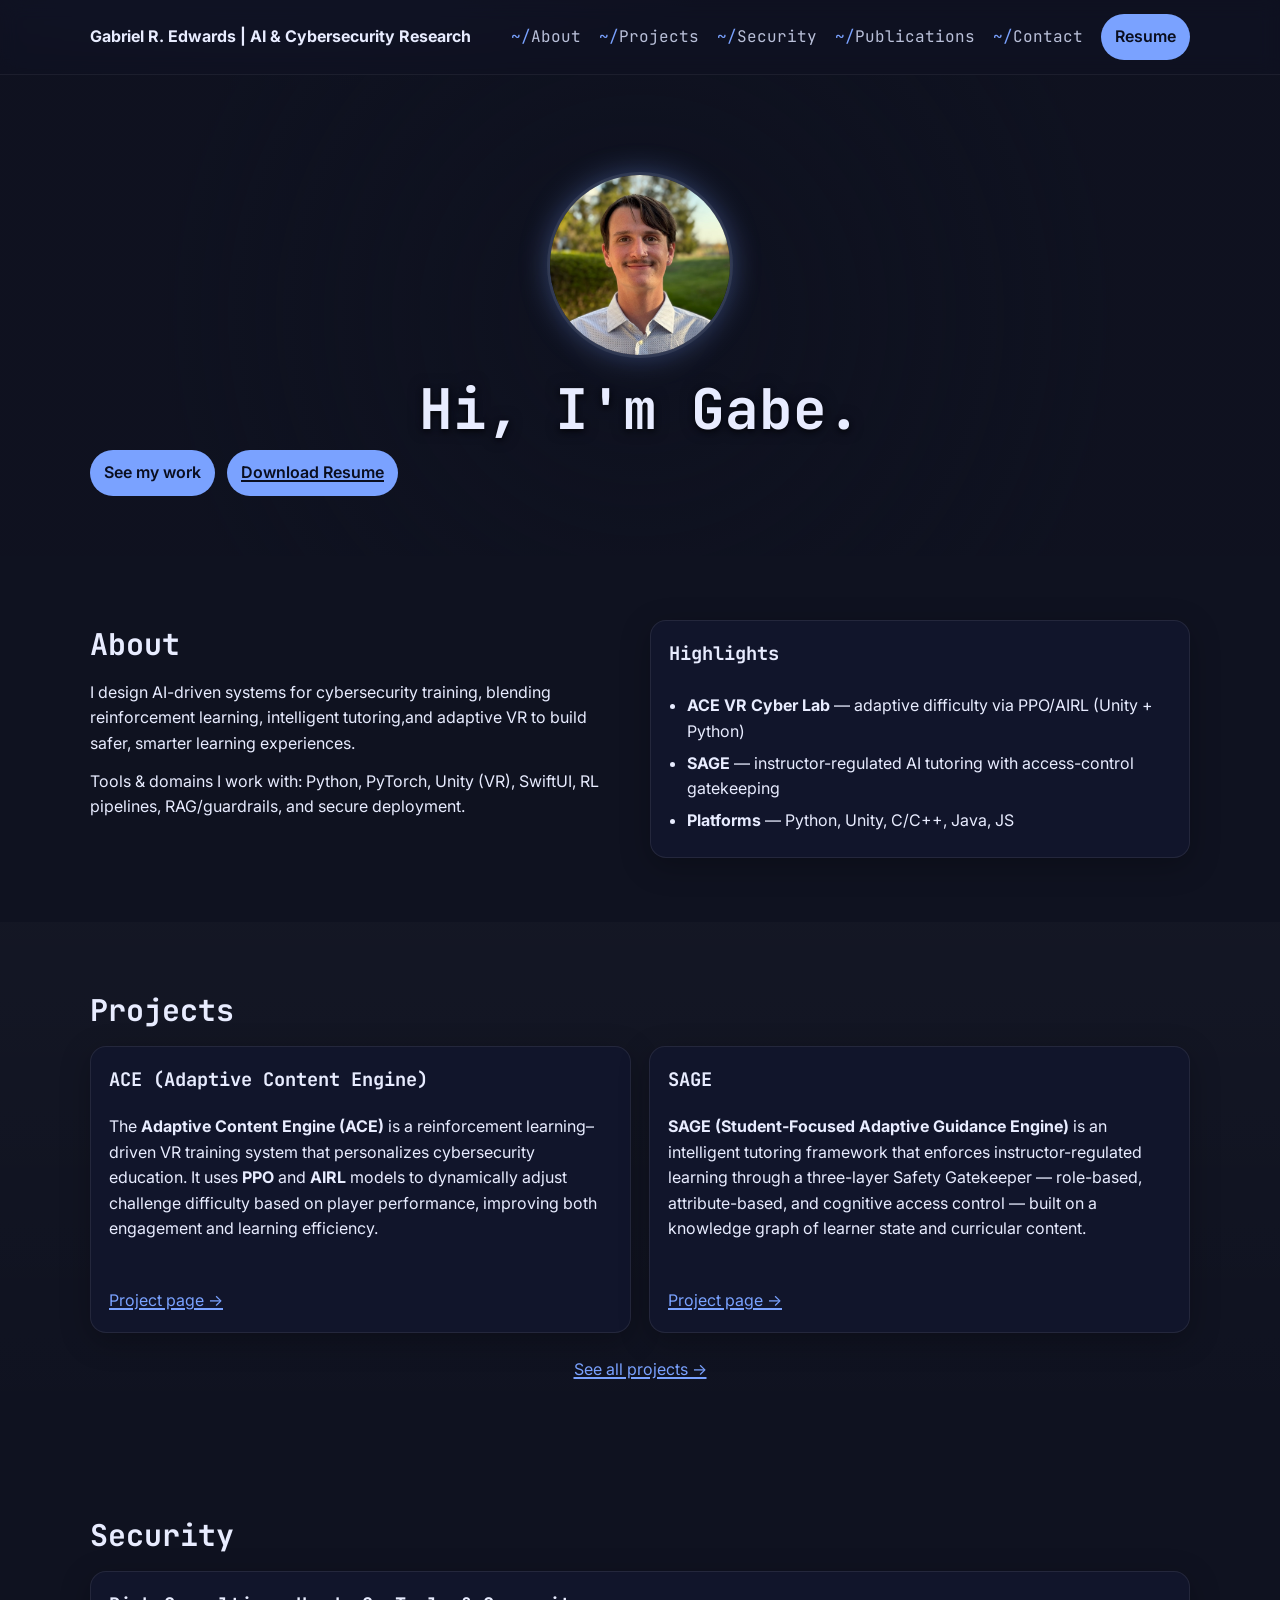
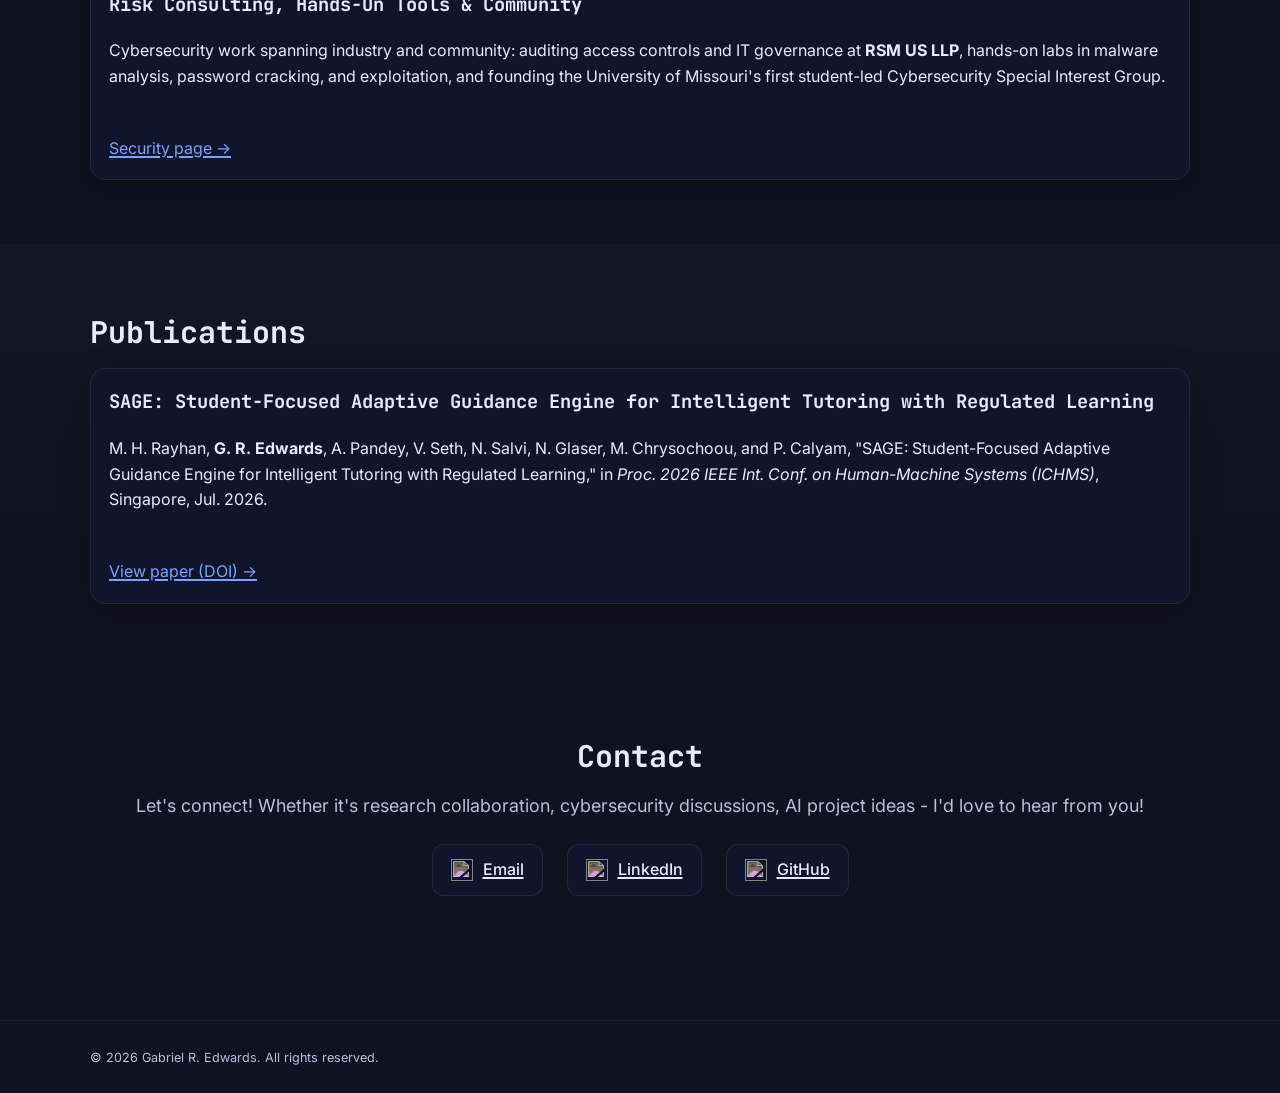
==== commit 001fb81c: "Add Security teaser section to homepage, between Projects and Publications Matches the existing proj" ====
--- a/index.html
+++ b/index.html
@@ -141,6 +141,28 @@
 
         <div class="actions" style="margin-top:24px; justify-content:center;">
           <a href="/projects.html" class="link">See all projects →</a>
+        </div>
+      </div>
+    </section>
+
+    <section id="security" class="section">
+      <div class="container">
+        <h2>Security</h2>
+
+        <div class="cards">
+          <article class="card">
+            <h3>Risk Consulting, Hands-On Tools &amp; Community</h3>
+            <p>
+              Cybersecurity work spanning industry and community: auditing access controls and IT
+              governance at <strong>RSM US LLP</strong>, hands-on labs in malware analysis, password
+              cracking, and exploitation, and founding the University of Missouri's first student-led
+              Cybersecurity Special Interest Group.
+            </p>
+            <p class="meta">GRC · Penetration Testing · Threat Modeling · Leadership</p>
+            <div class="links">
+              <a href="/security.html" class="link">Security page →</a>
+            </div>
+          </article>
         </div>
       </div>
     </section>
--- a/styles.css
+++ b/styles.css
@@ -19,6 +19,13 @@
   background: radial-gradient(1200px 600px at 20% -10%, #182042 0%, var(--bg) 60%);
   -webkit-font-smoothing: antialiased;
   -moz-osx-font-smoothing: grayscale;
+}
+
+/* Headings and small labels use the mono display face; body copy stays on Inter */
+h1, h2, h3, h4,
+.eyebrow,
+.meta {
+  font-family: var(--mono);
 }
 
 a { color: inherit; text-decoration: none; }
